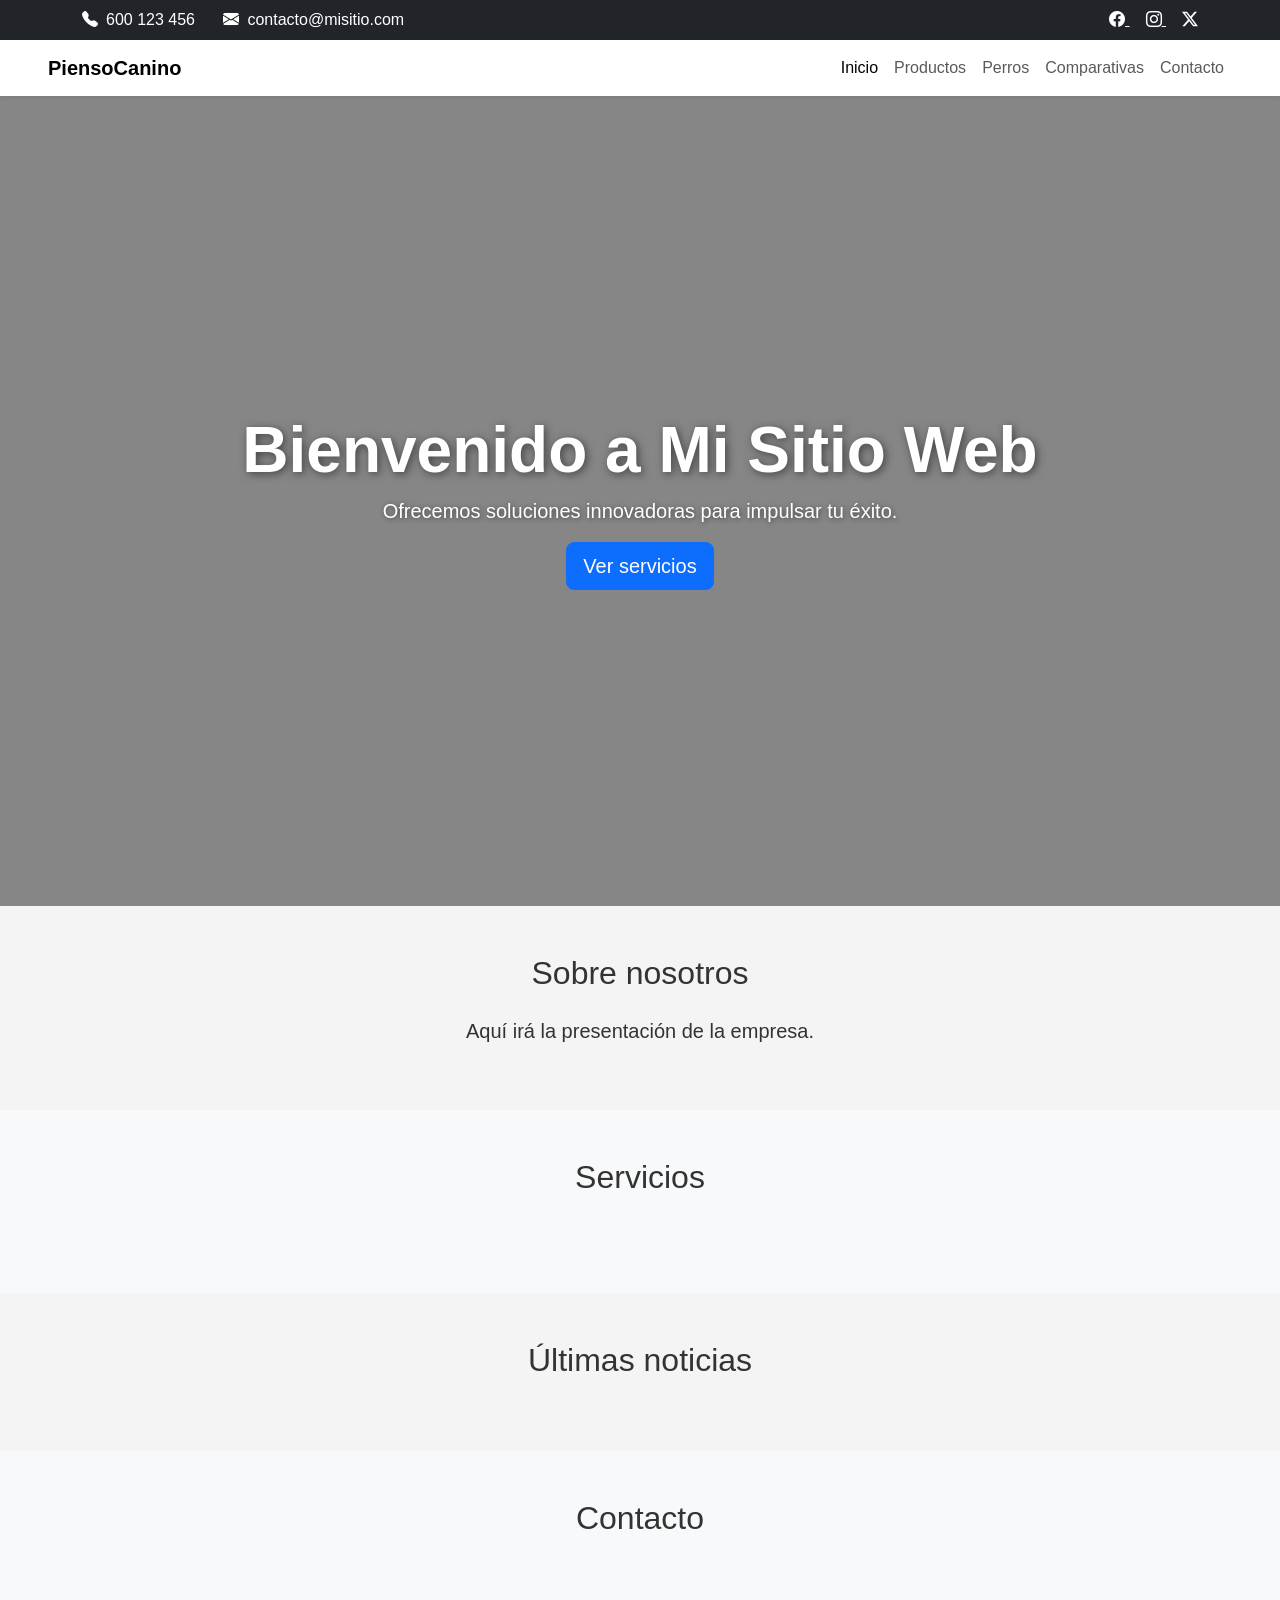
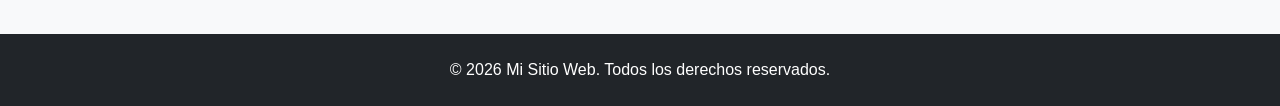
==== index.html @ 204afc9a "Primer commit: estructura inicial del sitio web" ====
<!DOCTYPE html>
<html lang="es">
<head>
    <meta charset="UTF-8">
    <meta name="viewport" content="width=device-width, initial-scale=1.0">
    <title>Trabajo Final JavaScript</title>
    <!-- Bootstrap CSS -->
    <link href="https://cdn.jsdelivr.net/npm/bootstrap@5.0.2/dist/css/bootstrap.min.css" rel="stylesheet" integrity="sha384-EVSTQN3/azprG1Anm3QDgpJLIm9Nao0Yz1ztcQTwFspd3yD65VohhpuuCOmLASjC" crossorigin="anonymous">
    <!-- Bootstrap Icons -->
    <link rel="stylesheet" href="https://cdn.jsdelivr.net/npm/bootstrap-icons@1.13.1/font/bootstrap-icons.min.css">
    <!-- Mi css personalizado -->
    <link rel="stylesheet" href="estilos.css">

</head>
<body>
    <header>
        <div class="bg-dark text-white py-2">
    <div class="container">

        <div class="row align-items-center">

            <!-- Izquierda -->
            <div class="col-md-6 text-center text-md-start">

                <i class="bi bi-telephone-fill me-2"></i>600 123 456

                <span class="ms-4">
                    <i class="bi bi-envelope-fill me-2"></i>contacto@misitio.com
                </span>

            </div>

            <!-- Derecha -->
            <div class="col-md-6 text-center text-md-end">

                <a href="#" class="text-white me-3">
                    <i class="bi bi-facebook"></i>
                </a>

                <a href="#" class="text-white me-3">
                    <i class="bi bi-instagram"></i>
                </a>

                <a href="#" class="text-white">
                    <i class="bi bi-twitter-x"></i>
                </a>

            </div>

        </div>

    </div>
</div>
<nav class="navbar navbar-expand-lg navbar-light bg-white shadow-sm sticky-top">
    <div class="container-fluid px-4 px-lg-5">

        <a class="navbar-brand fw-bold" href="index.html">
            PiensoCanino
        </a>

        <button class="navbar-toggler" type="button"
                data-bs-toggle="collapse"
                data-bs-target="#menu">
            <span class="navbar-toggler-icon"></span>
        </button>

        <div class="collapse navbar-collapse" id="menu">

            <ul class="navbar-nav ms-auto">

                <li class="nav-item">
                    <a class="nav-link active" href="index.html">Inicio</a>
                </li>

                <li class="nav-item">
                    <a class="nav-link" href="productos.html">Productos</a>
                </li>

                <li class="nav-item">
                    <a class="nav-link" href="perros.html">Perros</a>
                </li>

                <li class="nav-item">
                    <a class="nav-link" href="comparativas.html">Comparativas</a>
                </li>

                <li class="nav-item">
                    <a class="nav-link" href="contacto.html">Contacto</a>
                </li>

            </ul>

        </div>

    </div>
</nav>

</header>
   <section class="hero d-flex align-items-center text-center text-white">

    <div class="container">

        <h1 class="display-3 fw-bold">
            Bienvenido a Mi Sitio Web
        </h1>

        <p class="lead">
            Ofrecemos soluciones innovadoras para impulsar tu éxito.
        </p>

        <a href="#servicios" class="btn btn-primary btn-lg">
            Ver servicios
        </a>

    </div>

</section>

<main>

<section id="sobre" class="py-5">
        <div class="container">
            <h2 class="text-center mb-4">Sobre nosotros</h2>

            <p class="lead text-center">
                Aquí irá la presentación de la empresa.
            </p>
        </div>
    </section>

    <section id="servicios" class="py-5 bg-light">
        <div class="container">
            <!--Contenido de servicios-->
            <h2 class="text-center mb-5">Servicios</h2>
        </div>
    </section>

    <section id="noticias" class="py-5">
        <div class="container">
            <h2 class="text-center mb-5">Últimas noticias</h2>
            <!-- Contenido de las noticias -->
            <div id="contenedorNoticias" class="row g-4">

            </div>

        </div>
    </section>

    <section id="contacto" class="py-5 bg-light">
        <div class="container">
            <h2 class="text-center mb-5">Contacto</h2>
            <!-- Contenido de contacto -->
        </div>
    </section>

</main>
<footer class="bg-dark text-white text-center py-4">

    <div class="container">

        <p class="mb-0">
            © 2026 Mi Sitio Web. Todos los derechos reservados.
        </p>

    </div>

</footer>
  
    <!-- Bootstrap JS -->
    <script src="https://cdn.jsdelivr.net/npm/bootstrap@5.0.2/dist/js/bootstrap.bundle.min.js" integrity="sha384-MrcW6ZMFYlzcLA8Nl+NtUVF0sA7MsXsP1UyJoMp4YLEuNSfAP+JcXn/tWtIaxVXM" crossorigin="anonymous"></script>
</body>
</html>
---- estilos.css ----
body{
    font-family: Arial, sans-serif;
    background:#f4f4f4;
    color:#333;

}

img{
    max-width:100%;
    height:auto;
}

.hero{
    min-height:90vh;
    background:url("../img/hero.jpg") center center;
    background-size:cover;
    background-repeat:no-repeat;
    display:flex;
    align-items:center;
    position:relative;
}

.hero h1{
    text-shadow:2px 2px 8px rgba(0,0,0,.5);
}

.hero p{
    text-shadow:1px 1px 5px rgba(0,0,0,.5);
}

.hero::before{
    content:"";
    position:absolute;
    inset:0;
    background:rgba(0,0,0,.45);
}

.hero .container{
    position:relative;
    z-index:2;
}

html{
    scroll-behavior:smooth;
}

section{
   scroll-margin-top:90px;
}

footer{
    text-align:center;
}
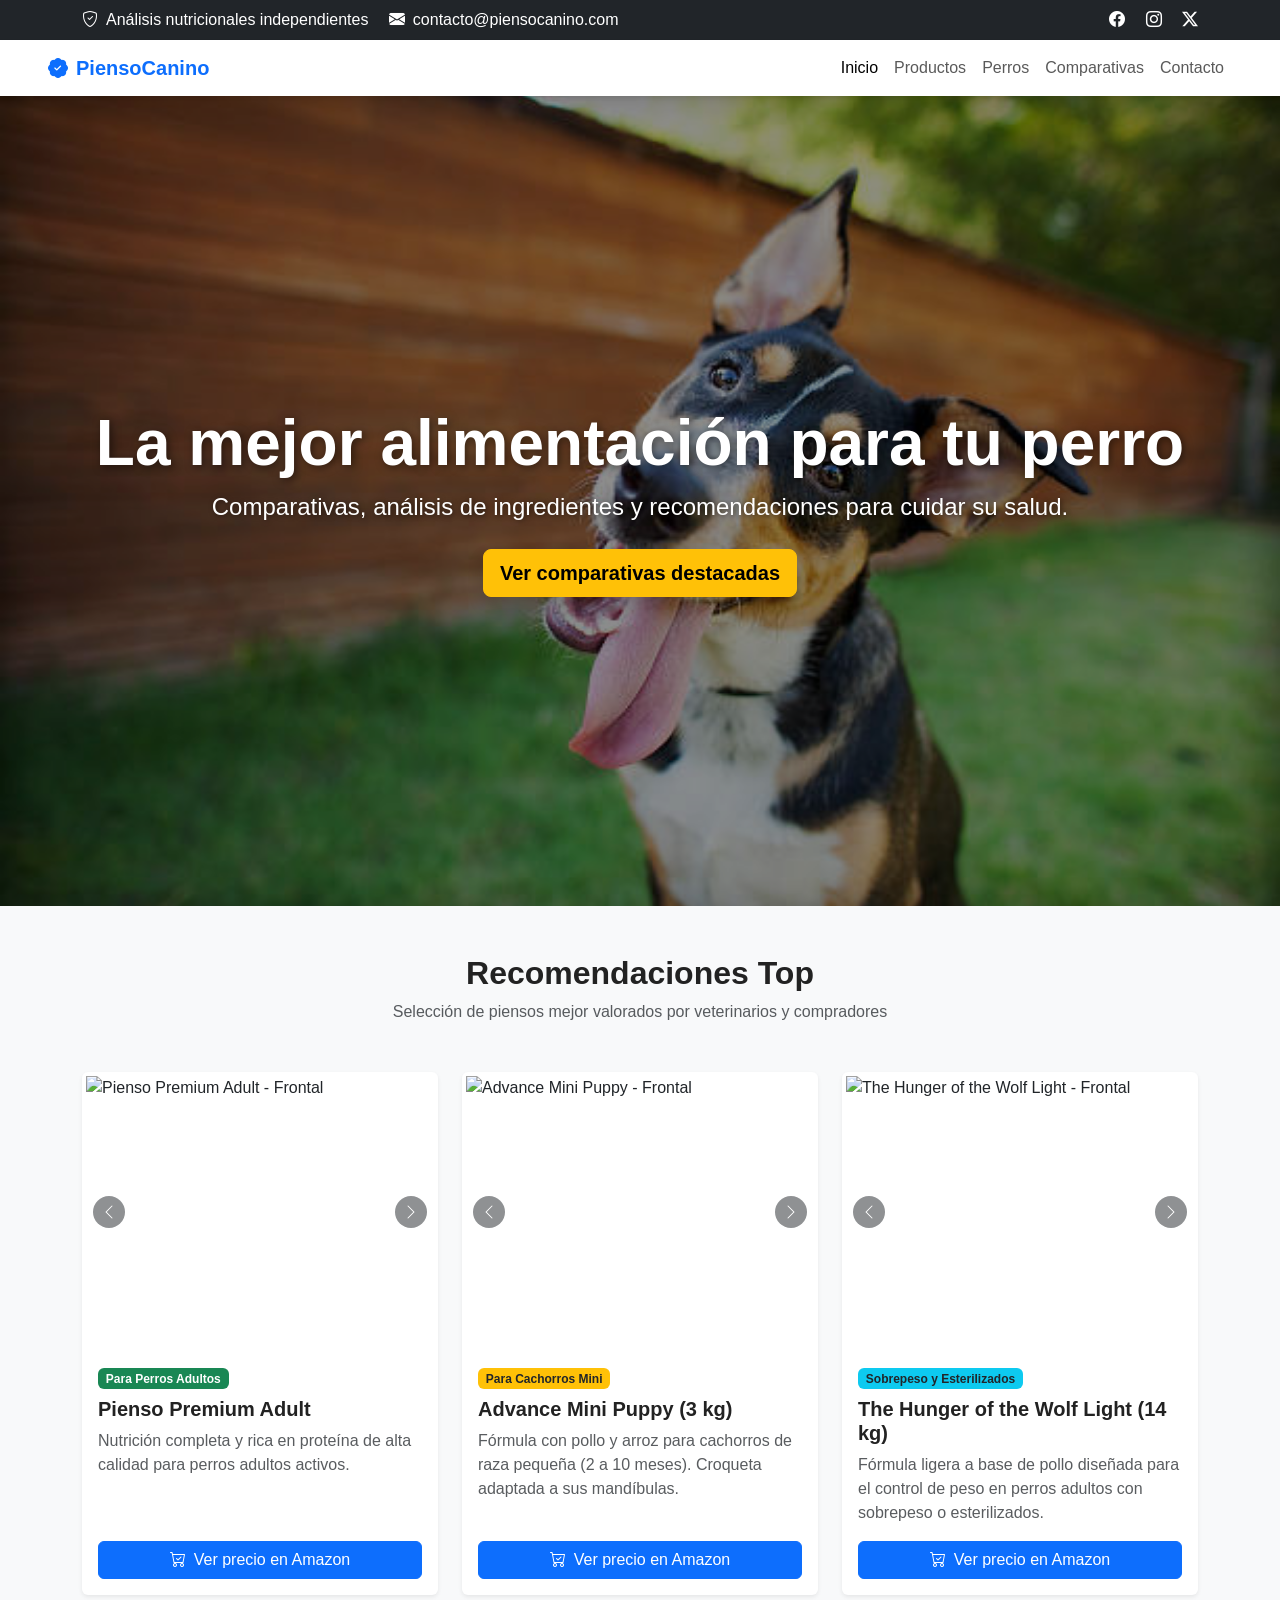
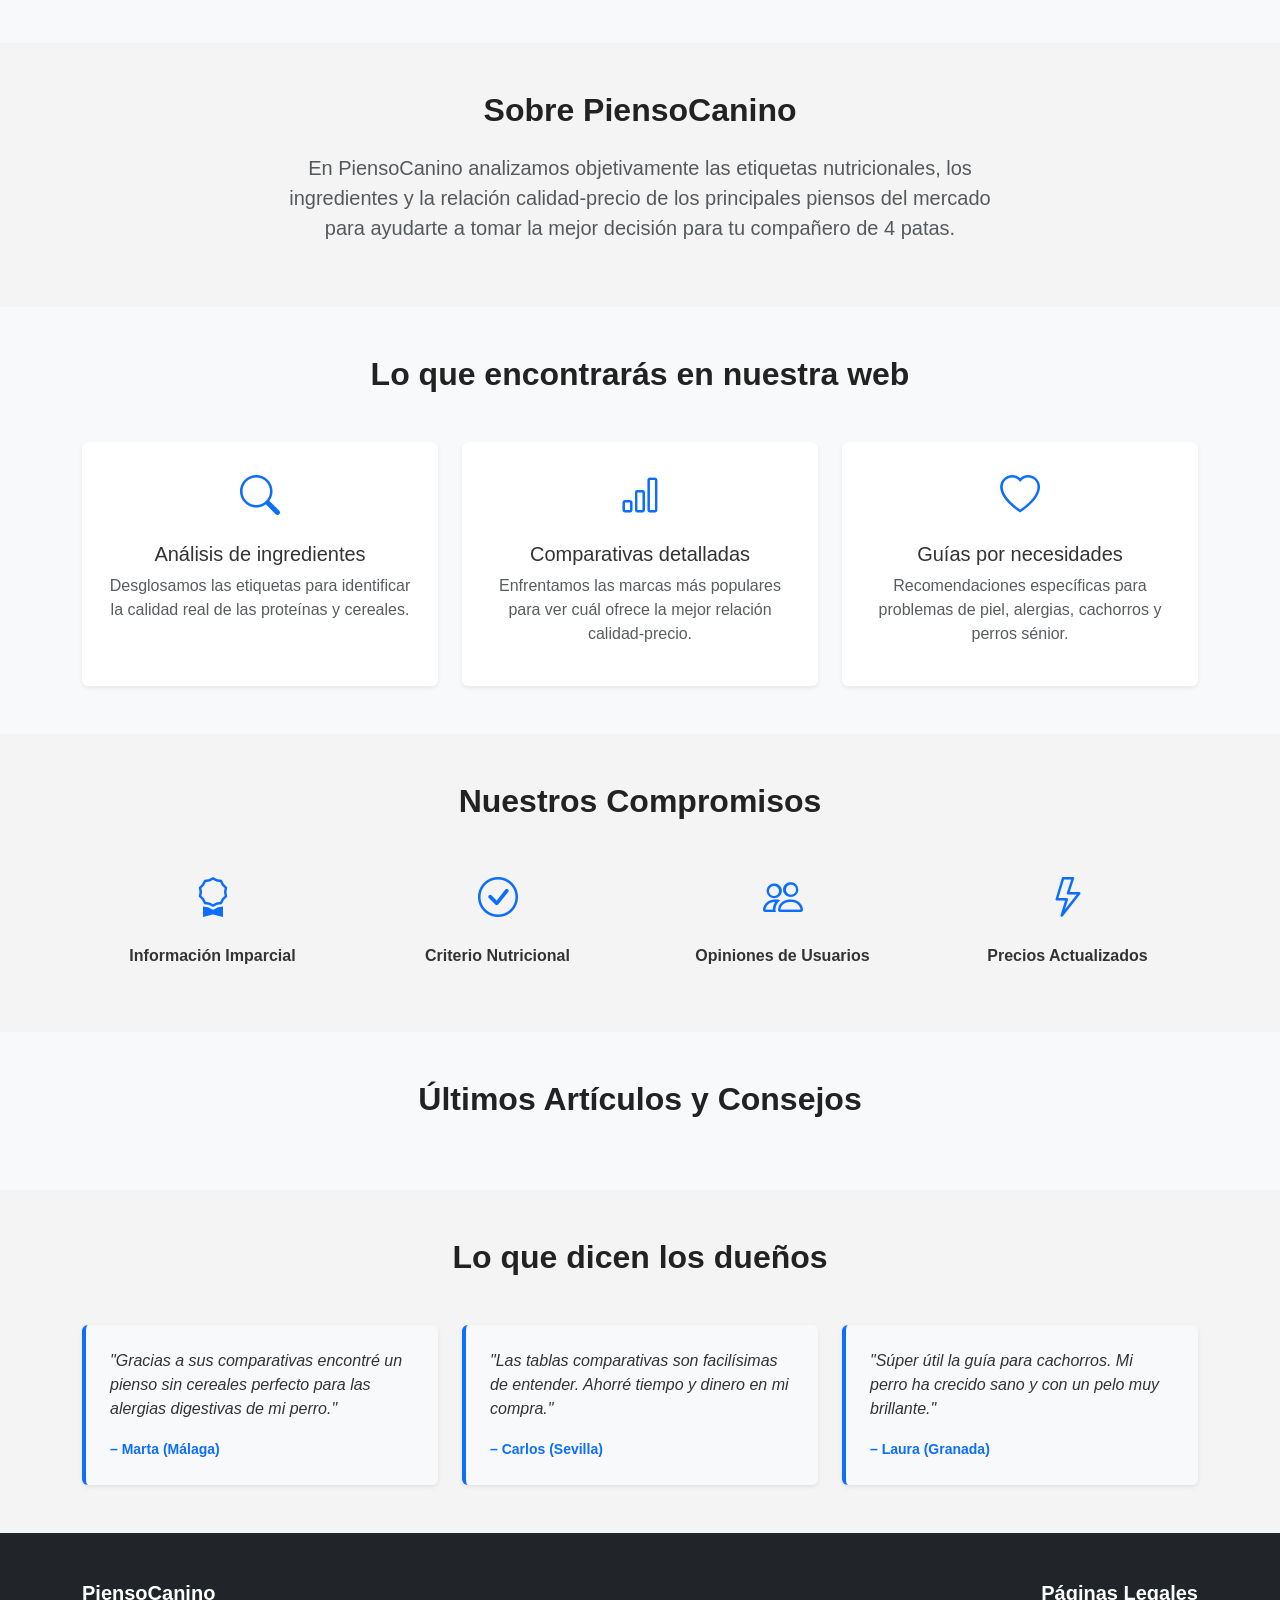
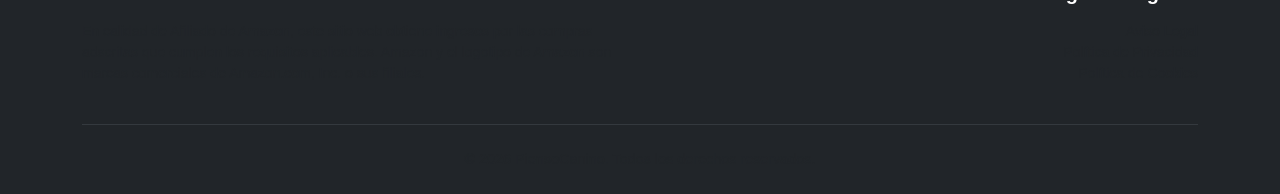
==== commit 70c5934b: "Actualizamos cards de index y enlaces" ====
--- a/index.html
+++ b/index.html
@@ -3,170 +3,472 @@
 <head>
     <meta charset="UTF-8">
     <meta name="viewport" content="width=device-width, initial-scale=1.0">
-    <title>Trabajo Final JavaScript</title>
+    <title>PiensoCanino - Guías y Alimentación para tu Perro</title>
+    <meta name="description" content="Comparativas y análisis objetivos de las mejores marcas de pienso para perros. Elige la mejor nutrición para tu mascota.">
+
     <!-- Bootstrap CSS -->
-    <link href="https://cdn.jsdelivr.net/npm/bootstrap@5.0.2/dist/css/bootstrap.min.css" rel="stylesheet" integrity="sha384-EVSTQN3/azprG1Anm3QDgpJLIm9Nao0Yz1ztcQTwFspd3yD65VohhpuuCOmLASjC" crossorigin="anonymous">
+    <link href="https://cdn.jsdelivr.net/npm/bootstrap@5.0.2/dist/css/bootstrap.min.css" 
+    rel="stylesheet" 
+    integrity="sha384-EVSTQN3/azprG1Anm3QDgpJLIm9Nao0Yz1ztcQTwFspd3yD65VohhpuuCOmLASjC" 
+    crossorigin="anonymous">
+
     <!-- Bootstrap Icons -->
     <link rel="stylesheet" href="https://cdn.jsdelivr.net/npm/bootstrap-icons@1.13.1/font/bootstrap-icons.min.css">
-    <!-- Mi css personalizado -->
+
+    <!-- CSS personalizado -->
     <link rel="stylesheet" href="estilos.css">
-
 </head>
+
 <body>
-    <header>
-        <div class="bg-dark text-white py-2">
-    <div class="container">
-
-        <div class="row align-items-center">
-
-            <!-- Izquierda -->
+
+<header>
+    <div class="bg-dark text-white py-2">
+        <div class="container">
+            <div class="row align-items-center">
+
+                <!-- Izquierda -->
+                <div class="col-md-6 text-center text-md-start">
+                    <span class="me-3"><i class="bi bi-shield-check me-2"></i>Análisis nutricionales independientes</span>
+                    <span><i class="bi bi-envelope-fill me-2"></i>contacto@piensocanino.com</span>
+                </div>
+
+                <!-- Derecha -->
+                <div class="col-md-6 text-center text-md-end">
+                    <a href="#" class="text-white me-3" aria-label="Facebook"><i class="bi bi-facebook"></i></a>
+                    <a href="#" class="text-white me-3" aria-label="Instagram"><i class="bi bi-instagram"></i></a>
+                    <a href="#" class="text-white" aria-label="X/Twitter"><i class="bi bi-twitter-x"></i></a>
+                </div>
+
+            </div>
+        </div>
+    </div>
+
+    <nav class="navbar navbar-expand-lg navbar-light bg-white shadow-sm sticky-top">
+        <div class="container-fluid px-4 px-lg-5">
+
+            <a class="navbar-brand fw-bold text-primary" href="index.html"><i class="bi bi-patch-check-fill me-2"></i>PiensoCanino</a>
+
+            <button class="navbar-toggler" type="button" data-bs-toggle="collapse" data-bs-target="#menu" aria-controls="menu" aria-expanded="false" aria-label="Toggle navigation">
+                <span class="navbar-toggler-icon"></span>
+            </button>
+
+            <div class="collapse navbar-collapse" id="menu">
+                <ul class="navbar-nav ms-auto">
+                    <li class="nav-item"><a class="nav-link active" href="index.html">Inicio</a></li>
+                    <li class="nav-item"><a class="nav-link" href="productos.html">Productos</a></li>
+                    <li class="nav-item"><a class="nav-link" href="perros.html">Perros</a></li>
+                    <li class="nav-item"><a class="nav-link" href="comparativas.html">Comparativas</a></li>
+                    <li class="nav-item"><a class="nav-link" href="contacto.html">Contacto</a></li>
+                </ul>
+            </div>
+
+        </div>
+    </nav>
+</header>
+
+<!-- HERO -->
+<!-- HERO -->
+    <section class="hero d-flex align-items-center text-center text-white py-5">
+        <div class="container py-5">
+            <h1 class="display-3 fw-bold">La mejor alimentación para tu perro</h1>
+            <p class="lead fs-4 mb-4">Comparativas, análisis de ingredientes y recomendaciones para cuidar su salud.</p>
+            <a href="comparativas.html" class="btn btn-warning btn-lg fw-bold shadow">Ver comparativas destacadas</a>
+        </div>
+    </section>
+
+<main>
+
+<!-- PRODUCTOS DESTACADOS / GUÍAS -->
+<section id="destacados" class="py-5 bg-light">
+    <div class="container">
+        <h2 class="text-center mb-2">Recomendaciones Top</h2>
+        <p class="text-center text-muted mb-5">Selección de piensos mejor valorados por veterinarios y compradores</p>
+
+        <div class="row g-4">
+
+            <!-- Producto 1 con Carrusel -->
+            <div class="col-md-4">
+                <div class="card h-100 shadow-sm border-0">
+                    
+                    <!-- CARRUSEL DE IMÁGENES -->
+                    <div id="carruselProducto1" class="carousel slide" data-bs-ride="carousel">
+                        <!-- Indicadores (puntos inferiores - 5 imágenes = 5 botones del 0 al 4) -->
+                        <div class="carousel-indicators">
+                            <button type="button" data-bs-target="#carruselProducto1" data-bs-slide-to="0" class="active" aria-current="true" aria-label="Vista frontal"></button>
+                            <button type="button" data-bs-target="#carruselProducto1" data-bs-slide-to="1" aria-label="Ingredientes y trasera"></button>
+                            <button type="button" data-bs-target="#carruselProducto1" data-bs-slide-to="2" aria-label="Tamaño"></button>
+                            <button type="button" data-bs-target="#carruselProducto1" data-bs-slide-to="3" aria-label="Porcentaje proteína"></button>
+                            <button type="button" data-bs-target="#carruselProducto1" data-bs-slide-to="4" aria-label="Cantidades recomendadas"></button>
+                        </div>
+
+                        <div class="carousel-inner">
+                            <!-- Foto 1: Frontal -->
+                            <div class="carousel-item active">
+                                <img src="https://m.media-amazon.com/images/I/812t06HkwnL.jpg" 
+                                    class="d-block w-100 p-1" 
+                                    alt="Pienso Premium Adult - Frontal" 
+                                    referrerpolicy="no-referrer"
+                                    style="height: 280px; object-fit: contain;">
+                            </div>
+                            <!-- Foto 2: Trasera / Ingredientes -->
+                            <div class="carousel-item">
+                                <img src="https://m.media-amazon.com/images/I/71Jam8OcisL.jpg" 
+                                    class="d-block w-100 p-1" 
+                                    alt="Pienso Premium Adult - Ingredientes" 
+                                    referrerpolicy="no-referrer"
+                                    style="height: 280px; object-fit: contain;">
+                            </div>
+                            <!-- Foto 3: Tamaño -->
+                            <div class="carousel-item">
+                                <img src="https://m.media-amazon.com/images/I/31rDG3fZS7L.jpg" 
+                                    class="d-block w-100 p-1" 
+                                    alt="Pienso Premium Adult - Tamaño" 
+                                    referrerpolicy="no-referrer"
+                                    style="height: 280px; object-fit: contain;">
+                            </div>
+                            <!-- Foto 4: Porcentaje proteína -->
+                            <div class="carousel-item">
+                                <img src="https://m.media-amazon.com/images/I/31wKjusis-L.jpg" 
+                                    class="d-block w-100 p-1" 
+                                    alt="Pienso Premium Adult - Porcentaje proteína" 
+                                    referrerpolicy="no-referrer"
+                                    style="height: 280px; object-fit: contain;">
+                            </div>
+                            <!-- Foto 5: Cantidades recomendadas -->
+                            <div class="carousel-item">
+                                <img src="https://m.media-amazon.com/images/I/81jZrXDrBWL.jpg" 
+                                    class="d-block w-100 p-1" 
+                                    alt="Pienso Premium Adult - Cantidades recomendadas" 
+                                    referrerpolicy="no-referrer"
+                                    style="height: 280px; object-fit: contain;">
+                            </div>
+                        </div>
+
+                        <!-- Botones de navegación (Flechas) -->
+                        <button class="carousel-control-prev" type="button" data-bs-target="#carruselProducto1" data-bs-slide="prev">
+                            <span class="carousel-control-prev-icon bg-dark rounded-circle p-2" aria-hidden="true" style="background-size: 50%;"></span>
+                            <span class="visually-hidden">Anterior</span>
+                        </button>
+                        <button class="carousel-control-next" type="button" data-bs-target="#carruselProducto1" data-bs-slide="next">
+                            <span class="carousel-control-next-icon bg-dark rounded-circle p-2" aria-hidden="true" style="background-size: 50%;"></span>
+                            <span class="visually-hidden">Siguiente</span>
+                        </button>
+                    </div>
+
+                    <div class="card-body d-flex flex-column">
+                        <span class="badge bg-success mb-2 w-auto me-auto">Para Perros Adultos</span>
+                        <h3 class="card-title h5">Pienso Premium Adult</h3>
+                        <p class="card-text text-muted">Nutrición completa y rica en proteína de alta calidad para perros adultos activos.</p>
+                        
+                        <a href="https://amzn.to/4cPWm70" target="_blank" rel="sponsored nofollow noopener" class="btn btn-primary mt-auto">
+                            <i class="bi bi-cart-check me-2"></i>Ver precio en Amazon
+                        </a>
+                    </div>
+                </div>
+            </div>
+
+            <!-- Producto 2 con Carrusel -->
+            <div class="col-md-4">
+                <div class="card h-100 shadow-sm border-0">
+                    
+                    <!-- CARRUSEL DE IMÁGENES -->
+                    <div id="carruselProducto2" class="carousel slide" data-bs-ride="carousel">
+                        <!-- Indicadores (puntos inferiores - dirigidos a #carruselProducto2) -->
+                        <div class="carousel-indicators">
+                            <button type="button" data-bs-target="#carruselProducto2" data-bs-slide-to="0" class="active" aria-current="true" aria-label="Vista frontal"></button>
+                            <button type="button" data-bs-target="#carruselProducto2" data-bs-slide-to="1" aria-label="Ingredientes y trasera"></button>
+                            <button type="button" data-bs-target="#carruselProducto2" data-bs-slide-to="2" aria-label="Tamaño"></button>
+                            <button type="button" data-bs-target="#carruselProducto2" data-bs-slide-to="3" aria-label="Porcentaje proteína"></button>
+                            <button type="button" data-bs-target="#carruselProducto2" data-bs-slide-to="4" aria-label="Cantidades recomendadas"></button>
+                        </div>
+
+                        <div class="carousel-inner">
+                            <!-- Foto 1: Frontal -->
+                            <div class="carousel-item active">
+                                <img src="https://m.media-amazon.com/images/I/71FdRZO2b+L.jpg" 
+                                    class="d-block w-100 p-1" 
+                                    alt="Advance Mini Puppy - Frontal" 
+                                    referrerpolicy="no-referrer"
+                                    style="height: 280px; object-fit: contain;">
+                            </div>
+                            <!-- Foto 2: Trasera / Ingredientes -->
+                            <div class="carousel-item">
+                                <img src="https://m.media-amazon.com/images/I/71KdjBb8zSL.jpg" 
+                                    class="d-block w-100 p-1" 
+                                    alt="Advance Mini Puppy - Trasera" 
+                                    referrerpolicy="no-referrer"
+                                    style="height: 280px; object-fit: contain;">
+                            </div>
+                            <!-- Foto 3: Tamaño croqueta -->
+                            <div class="carousel-item">
+                                <img src="https://m.media-amazon.com/images/I/61YdD1iA38L.jpg" 
+                                    class="d-block w-100 p-1" 
+                                    alt="Advance Mini Puppy - Tamaño de croqueta" 
+                                    referrerpolicy="no-referrer"
+                                    style="height: 280px; object-fit: contain;">
+                            </div>
+                            <!-- Foto 4: Beneficios nutricionales -->
+                            <div class="carousel-item">
+                                <img src="https://m.media-amazon.com/images/I/81rxRzbh3TL.jpg" 
+                                    class="d-block w-100 p-1" 
+                                    alt="Advance Mini Puppy - Cantidad diaria recomendada" 
+                                    referrerpolicy="no-referrer"
+                                    style="height: 280px; object-fit: contain;">
+                            </div>
+                            <!-- Foto 5: Guía de alimentación -->
+                            <div class="carousel-item">
+                                <img src="https://m.media-amazon.com/images/I/61YdD1iA38L.jpg" 
+                                    class="d-block w-100 p-1" 
+                                    alt="Advance Mini Puppy - Cantidades recomendadas" 
+                                    referrerpolicy="no-referrer"
+                                    style="height: 280px; object-fit: contain;">
+                            </div>
+                        </div>
+
+                        <!-- Botones de navegación (Flechas - dirigidos a #carruselProducto2) -->
+                        <button class="carousel-control-prev" type="button" data-bs-target="#carruselProducto2" data-bs-slide="prev">
+                            <span class="carousel-control-prev-icon bg-dark rounded-circle p-2" aria-hidden="true" style="background-size: 50%;"></span>
+                            <span class="visually-hidden">Anterior</span>
+                        </button>
+                        <button class="carousel-control-next" type="button" data-bs-target="#carruselProducto2" data-bs-slide="next">
+                            <span class="carousel-control-next-icon bg-dark rounded-circle p-2" aria-hidden="true" style="background-size: 50%;"></span>
+                            <span class="visually-hidden">Siguiente</span>
+                        </button>
+                    </div>
+
+                    <div class="card-body d-flex flex-column">
+                        <span class="badge bg-warning text-dark mb-2 w-auto me-auto">Para Cachorros Mini</span>
+                        <h3 class="card-title h5">Advance Mini Puppy (3 kg)</h3>
+                        <p class="card-text text-muted">Fórmula con pollo y arroz para cachorros de raza pequeña (2 a 10 meses). Croqueta adaptada a sus mandíbulas.</p>
+                        
+                        <a href="https://amzn.to/4cPWm70" target="_blank" rel="sponsored nofollow noopener" class="btn btn-primary mt-auto">
+                            <i class="bi bi-cart-check me-2"></i>Ver precio en Amazon
+                        </a>
+                    </div>
+                </div>
+            </div>
+
+            <!-- Producto 3 con Carrusel -->
+            <div class="col-md-4">
+                <div class="card h-100 shadow-sm border-0">
+                    
+                    <!-- CARRUSEL DE IMÁGENES -->
+                    <div id="carruselProducto3" class="carousel slide" data-bs-ride="carousel">
+                        <!-- Indicadores (puntos inferiores - dirigidos a #carruselProducto3) -->
+                        <div class="carousel-indicators">
+                            <button type="button" data-bs-target="#carruselProducto3" data-bs-slide-to="0" class="active" aria-current="true" aria-label="Vista frontal"></button>
+                            <button type="button" data-bs-target="#carruselProducto3" data-bs-slide-to="1" aria-label="Ingredientes y trasera"></button>
+                            <button type="button" data-bs-target="#carruselProducto3" data-bs-slide-to="2" aria-label="Tamaño"></button>
+                        </div>
+
+                        <div class="carousel-inner">
+                            <!-- Foto 1: Frontal -->
+                            <div class="carousel-item active">
+                                <img src="https://m.media-amazon.com/images/I/71w7W3hbhQL.jpg" 
+                                    class="d-block w-100 p-1" 
+                                    alt="The Hunger of the Wolf Light - Frontal" 
+                                    referrerpolicy="no-referrer"
+                                    style="height: 280px; object-fit: contain;">
+                            </div>
+                            <!-- Foto 2: Trasera / Ingredientes -->
+                            <div class="carousel-item">
+                                <img src="https://m.media-amazon.com/images/I/61DFkybnv-L.jpg" 
+                                    class="d-block w-100 p-1" 
+                                    alt="The Hunger of the Wolf Light - Cantidades recomendadas" 
+                                    referrerpolicy="no-referrer"
+                                    style="height: 280px; object-fit: contain;">
+                            </div>
+                            <!-- Foto 3: Tamaño -->
+                            <div class="carousel-item">
+                                <img src="https://m.media-amazon.com/images/I/91-pOvj2ORL._AC_SL1500_.jpg" 
+                                    class="d-block w-100 p-1" 
+                                    alt="The Hunger of the Wolf Light - Tamaño croqueta" 
+                                    referrerpolicy="no-referrer"
+                                    style="height: 280px; object-fit: contain;">
+                            </div>
+                        </div>
+
+                        <!-- Botones de navegación (Flechas - dirigidos a #carruselProducto3) -->
+                        <button class="carousel-control-prev" type="button" data-bs-target="#carruselProducto3" data-bs-slide="prev">
+                            <span class="carousel-control-prev-icon bg-dark rounded-circle p-2" aria-hidden="true" style="background-size: 50%;"></span>
+                            <span class="visually-hidden">Anterior</span>
+                        </button>
+                        <button class="carousel-control-next" type="button" data-bs-target="#carruselProducto3" data-bs-slide="next">
+                            <span class="carousel-control-next-icon bg-dark rounded-circle p-2" aria-hidden="true" style="background-size: 50%;"></span>
+                            <span class="visually-hidden">Siguiente</span>
+                        </button>
+                    </div>
+
+                    <div class="card-body d-flex flex-column">
+                        <span class="badge bg-info text-dark mb-2 w-auto me-auto">Sobrepeso y Esterilizados</span>
+                        <h3 class="card-title h5">The Hunger of the Wolf Light (14 kg)</h3>
+                        <p class="card-text text-muted">Fórmula ligera a base de pollo diseñada para el control de peso en perros adultos con sobrepeso o esterilizados.</p>
+                        
+                        <a href="https://amzn.to/4cPWm70" target="_blank" rel="sponsored nofollow noopener" class="btn btn-primary mt-auto">
+                            <i class="bi bi-cart-check me-2"></i>Ver precio en Amazon
+                        </a>
+                    </div>
+                </div>
+            </div>
+
+        </div>
+    </div>
+</section>
+
+<!-- SOBRE NOSOTROS -->
+<section id="sobre" class="py-5">
+    <div class="container text-center">
+        <h2 class="mb-4">Sobre PiensoCanino</h2>
+        <div class="row justify-content-center">
+            <div class="col-lg-8">
+                <p class="lead text-muted">
+                    En PiensoCanino analizamos objetivamente las etiquetas nutricionales, los ingredientes y la relación calidad-precio de los principales piensos del mercado para ayudarte a tomar la mejor decisión para tu compañero de 4 patas.
+                </p>
+            </div>
+        </div>
+    </div>
+</section>
+
+<!-- SERVICIOS -->
+<section id="servicios" class="py-5 bg-light">
+    <div class="container">
+        <h2 class="text-center mb-5">Lo que encontrarás en nuestra web</h2>
+
+        <div class="row text-center g-4">
+
+            <div class="col-md-4">
+                <div class="p-4 bg-white rounded shadow-sm h-100">
+                    <i class="bi bi-search fs-1 text-primary"></i>
+                    <h3 class="h5 mt-3">Análisis de ingredientes</h3>
+                    <p class="text-muted">Desglosamos las etiquetas para identificar la calidad real de las proteínas y cereales.</p>
+                </div>
+            </div>
+
+            <div class="col-md-4">
+                <div class="p-4 bg-white rounded shadow-sm h-100">
+                    <i class="bi bi-bar-chart fs-1 text-primary"></i>
+                    <h3 class="h5 mt-3">Comparativas detalladas</h3>
+                    <p class="text-muted">Enfrentamos las marcas más populares para ver cuál ofrece la mejor relación calidad-precio.</p>
+                </div>
+            </div>
+
+            <div class="col-md-4">
+                <div class="p-4 bg-white rounded shadow-sm h-100">
+                    <i class="bi bi-heart fs-1 text-primary"></i>
+                    <h3 class="h5 mt-3">Guías por necesidades</h3>
+                    <p class="text-muted">Recomendaciones específicas para problemas de piel, alergias, cachorros y perros sénior.</p>
+                </div>
+            </div>
+
+        </div>
+    </div>
+</section>
+
+<!-- POR QUÉ ELEGIRNOS -->
+<section id="elegirnos" class="py-5">
+    <div class="container">
+        <h2 class="text-center mb-5">Nuestros Compromisos</h2>
+
+        <div class="row g-4">
+
+            <div class="col-md-3 text-center">
+                <i class="bi bi-award fs-1 text-primary"></i>
+                <p class="fw-bold mt-3">Información Imparcial</p>
+            </div>
+
+            <div class="col-md-3 text-center">
+                <i class="bi bi-check-circle fs-1 text-primary"></i>
+                <p class="fw-bold mt-3">Criterio Nutricional</p>
+            </div>
+
+            <div class="col-md-3 text-center">
+                <i class="bi bi-people fs-1 text-primary"></i>
+                <p class="fw-bold mt-3">Opiniones de Usuarios</p>
+            </div>
+
+            <div class="col-md-3 text-center">
+                <i class="bi bi-lightning fs-1 text-primary"></i>
+                <p class="fw-bold mt-3">Precios Actualizados</p>
+            </div>
+
+        </div>
+    </div>
+</section>
+
+<!-- ÚLTIMAS NOTICIAS -->
+<section id="noticias" class="py-5 bg-light">
+    <div class="container">
+        <h2 class="text-center mb-5">Últimos Artículos y Consejos</h2>
+        <div id="contenedorNoticias" class="row g-4">
+            <!-- Aquí se cargarán los artículos dinámicamente con JS -->
+        </div>
+    </div>
+</section>
+
+<!-- TESTIMONIOS -->
+<section id="testimonios" class="py-5">
+    <div class="container">
+        <h2 class="text-center mb-5">Lo que dicen los dueños</h2>
+
+        <div class="row g-4">
+
+            <div class="col-md-4">
+                <div class="p-4 shadow-sm bg-light rounded h-100">
+                    <p class="fst-italic">"Gracias a sus comparativas encontré un pienso sin cereales perfecto para las alergias digestivas de mi perro."</p>
+                    <small class="text-primary fw-bold">– Marta (Málaga)</small>
+                </div>
+            </div>
+
+            <div class="col-md-4">
+                <div class="p-4 shadow-sm bg-light rounded h-100">
+                    <p class="fst-italic">"Las tablas comparativas son facilísimas de entender. Ahorré tiempo y dinero en mi compra."</p>
+                    <small class="text-primary fw-bold">– Carlos (Sevilla)</small>
+                </div>
+            </div>
+
+            <div class="col-md-4">
+                <div class="p-4 shadow-sm bg-light rounded h-100">
+                    <p class="fst-italic">"Súper útil la guía para cachorros. Mi perro ha crecido sano y con un pelo muy brillante."</p>
+                    <small class="text-primary fw-bold">– Laura (Granada)</small>
+                </div>
+            </div>
+
+        </div>
+    </div>
+</section>
+
+</main>
+
+<!-- FOOTER CON AVISO LEGAL OBLIGATORIO DE AMAZON -->
+<footer class="bg-dark text-white pt-5 pb-4">
+    <div class="container">
+        <div class="row g-4">
             <div class="col-md-6 text-center text-md-start">
-
-                <i class="bi bi-telephone-fill me-2"></i>600 123 456
-
-                <span class="ms-4">
-                    <i class="bi bi-envelope-fill me-2"></i>contacto@misitio.com
-                </span>
-
-            </div>
-
-            <!-- Derecha -->
+                <h5 class="fw-bold text-white mb-3">PiensoCanino</h5>
+                <p class="small text-muted mb-3">
+                    En calidad de Afiliado de Amazon, este sitio web obtiene ingresos por las compras adscritas que cumplen los requisitos aplicables. Amazon y el logotipo de Amazon son marcas comerciales de Amazon.com, Inc. o sus filiales.
+                </p>
+            </div>
             <div class="col-md-6 text-center text-md-end">
-
-                <a href="#" class="text-white me-3">
-                    <i class="bi bi-facebook"></i>
-                </a>
-
-                <a href="#" class="text-white me-3">
-                    <i class="bi bi-instagram"></i>
-                </a>
-
-                <a href="#" class="text-white">
-                    <i class="bi bi-twitter-x"></i>
-                </a>
-
-            </div>
-
-        </div>
-
-    </div>
-</div>
-<nav class="navbar navbar-expand-lg navbar-light bg-white shadow-sm sticky-top">
-    <div class="container-fluid px-4 px-lg-5">
-
-        <a class="navbar-brand fw-bold" href="index.html">
-            PiensoCanino
-        </a>
-
-        <button class="navbar-toggler" type="button"
-                data-bs-toggle="collapse"
-                data-bs-target="#menu">
-            <span class="navbar-toggler-icon"></span>
-        </button>
-
-        <div class="collapse navbar-collapse" id="menu">
-
-            <ul class="navbar-nav ms-auto">
-
-                <li class="nav-item">
-                    <a class="nav-link active" href="index.html">Inicio</a>
-                </li>
-
-                <li class="nav-item">
-                    <a class="nav-link" href="productos.html">Productos</a>
-                </li>
-
-                <li class="nav-item">
-                    <a class="nav-link" href="perros.html">Perros</a>
-                </li>
-
-                <li class="nav-item">
-                    <a class="nav-link" href="comparativas.html">Comparativas</a>
-                </li>
-
-                <li class="nav-item">
-                    <a class="nav-link" href="contacto.html">Contacto</a>
-                </li>
-
-            </ul>
-
-        </div>
-
-    </div>
-</nav>
-
-</header>
-   <section class="hero d-flex align-items-center text-center text-white">
-
-    <div class="container">
-
-        <h1 class="display-3 fw-bold">
-            Bienvenido a Mi Sitio Web
-        </h1>
-
-        <p class="lead">
-            Ofrecemos soluciones innovadoras para impulsar tu éxito.
-        </p>
-
-        <a href="#servicios" class="btn btn-primary btn-lg">
-            Ver servicios
-        </a>
-
-    </div>
-
-</section>
-
-<main>
-
-<section id="sobre" class="py-5">
-        <div class="container">
-            <h2 class="text-center mb-4">Sobre nosotros</h2>
-
-            <p class="lead text-center">
-                Aquí irá la presentación de la empresa.
-            </p>
-        </div>
-    </section>
-
-    <section id="servicios" class="py-5 bg-light">
-        <div class="container">
-            <!--Contenido de servicios-->
-            <h2 class="text-center mb-5">Servicios</h2>
-        </div>
-    </section>
-
-    <section id="noticias" class="py-5">
-        <div class="container">
-            <h2 class="text-center mb-5">Últimas noticias</h2>
-            <!-- Contenido de las noticias -->
-            <div id="contenedorNoticias" class="row g-4">
-
-            </div>
-
-        </div>
-    </section>
-
-    <section id="contacto" class="py-5 bg-light">
-        <div class="container">
-            <h2 class="text-center mb-5">Contacto</h2>
-            <!-- Contenido de contacto -->
-        </div>
-    </section>
-
-</main>
-<footer class="bg-dark text-white text-center py-4">
-
-    <div class="container">
-
-        <p class="mb-0">
-            © 2026 Mi Sitio Web. Todos los derechos reservados.
-        </p>
-
-    </div>
-
+                <h5 class="fw-bold text-white mb-3">Páginas Legales</h5>
+                <ul class="list-unstyled small">
+                    <li><a href="aviso-legal.html" class="text-muted text-decoration-none">Aviso Legal</a></li>
+                    <li><a href="politica-privacidad.html" class="text-muted text-decoration-none">Política de Privacidad</a></li>
+                    <li><a href="politica-cookies.html" class="text-muted text-decoration-none">Política de Cookies</a></li>
+                </ul>
+            </div>
+        </div>
+        <hr class="my-4 border-secondary">
+        <div class="text-center small text-muted">
+            <p class="mb-0">&copy; 2026 PiensoCanino. Todos los derechos reservados.</p>
+        </div>
+    </div>
 </footer>
-  
-    <!-- Bootstrap JS -->
-    <script src="https://cdn.jsdelivr.net/npm/bootstrap@5.0.2/dist/js/bootstrap.bundle.min.js" integrity="sha384-MrcW6ZMFYlzcLA8Nl+NtUVF0sA7MsXsP1UyJoMp4YLEuNSfAP+JcXn/tWtIaxVXM" crossorigin="anonymous"></script>
+
+<!-- Bootstrap JS -->
+<script src="https://cdn.jsdelivr.net/npm/bootstrap@5.0.2/dist/js/bootstrap.bundle.min.js" 
+integrity="sha384-MrcW6ZMFYlzcLA8Nl+NtUVF0sA7MsXsP1UyJoMp4YLEuNSfAP+JcXn/tWtIaxVXM" 
+crossorigin="anonymous"></script>
+
 </body>
-</html>+</html>
--- a/estilos.css
+++ b/estilos.css
@@ -1,53 +1,121 @@
-body{
+/* ------------------------------
+   ESTILOS GENERALES
+--------------------------------*/
+body {
     font-family: Arial, sans-serif;
-    background:#f4f4f4;
-    color:#333;
-
+    background: #f4f4f4;
+    color: #333;
 }
 
-img{
-    max-width:100%;
-    height:auto;
+img {
+    max-width: 100%;
+    height: auto;
 }
 
-.hero{
-    min-height:90vh;
-    background:url("../img/hero.jpg") center center;
-    background-size:cover;
-    background-repeat:no-repeat;
-    display:flex;
-    align-items:center;
-    position:relative;
+html {
+    scroll-behavior: smooth;
 }
 
-.hero h1{
-    text-shadow:2px 2px 8px rgba(0,0,0,.5);
+section {
+    scroll-margin-top: 90px;
 }
 
-.hero p{
-    text-shadow:1px 1px 5px rgba(0,0,0,.5);
+/* ------------------------------
+   HERO
+--------------------------------*/
+.hero {
+    min-height: 90vh;
+    background: url("img/istockphoto-467923438-612x612.jpeg") center center;
+    background-size: cover;
+    background-repeat: no-repeat;
+    display: flex;
+    align-items: center;
+    position: relative;
 }
 
-.hero::before{
-    content:"";
-    position:absolute;
-    inset:0;
-    background:rgba(0,0,0,.45);
+.hero::before {
+    content: "";
+    position: absolute;
+    inset: 0;
+    background: rgba(0, 0, 0, .45);
 }
 
-.hero .container{
-    position:relative;
-    z-index:2;
+.hero .container {
+    position: relative;
+    z-index: 2;
 }
 
-html{
-    scroll-behavior:smooth;
+.hero h1 {
+    text-shadow: 2px 2px 8px rgba(0, 0, 0, .5);
 }
 
-section{
-   scroll-margin-top:90px;
+.hero p {
+    text-shadow: 1px 1px 5px rgba(0, 0, 0, .5);
 }
 
-footer{
-    text-align:center;
-}+/* ------------------------------
+   TITULOS DE SECCION
+--------------------------------*/
+section h2 {
+    font-weight: bold;
+    color: #222;
+}
+
+/* ------------------------------
+   PRODUCTOS DESTACADOS
+--------------------------------*/
+.card {
+    border: none;
+    transition: transform .2s ease, box-shadow .2s ease;
+}
+
+.card:hover {
+    transform: translateY(-5px);
+    box-shadow: 0 10px 25px rgba(0,0,0,.15);
+}
+
+.card-title {
+    font-weight: bold;
+    color: #222;
+}
+
+/* ------------------------------
+   SERVICIOS / ICONOS
+--------------------------------*/
+#servicios i,
+#elegirnos i {
+    color: #0d6efd;
+    transition: transform .2s ease;
+}
+
+#servicios i:hover,
+#elegirnos i:hover {
+    transform: scale(1.15);
+}
+
+/* ------------------------------
+   TESTIMONIOS
+--------------------------------*/
+#testimonios .p-4 {
+    background: #fff;
+    border-left: 4px solid #0d6efd;
+    transition: transform .2s ease;
+}
+
+#testimonios .p-4:hover {
+    transform: translateY(-5px);
+}
+
+/* ------------------------------
+   FOOTER
+--------------------------------*/
+footer {
+    text-align: center;
+    background: #111;
+    color: #eee;
+}
+
+footer p {
+    margin: 0;
+    font-size: 0.9rem;
+}
